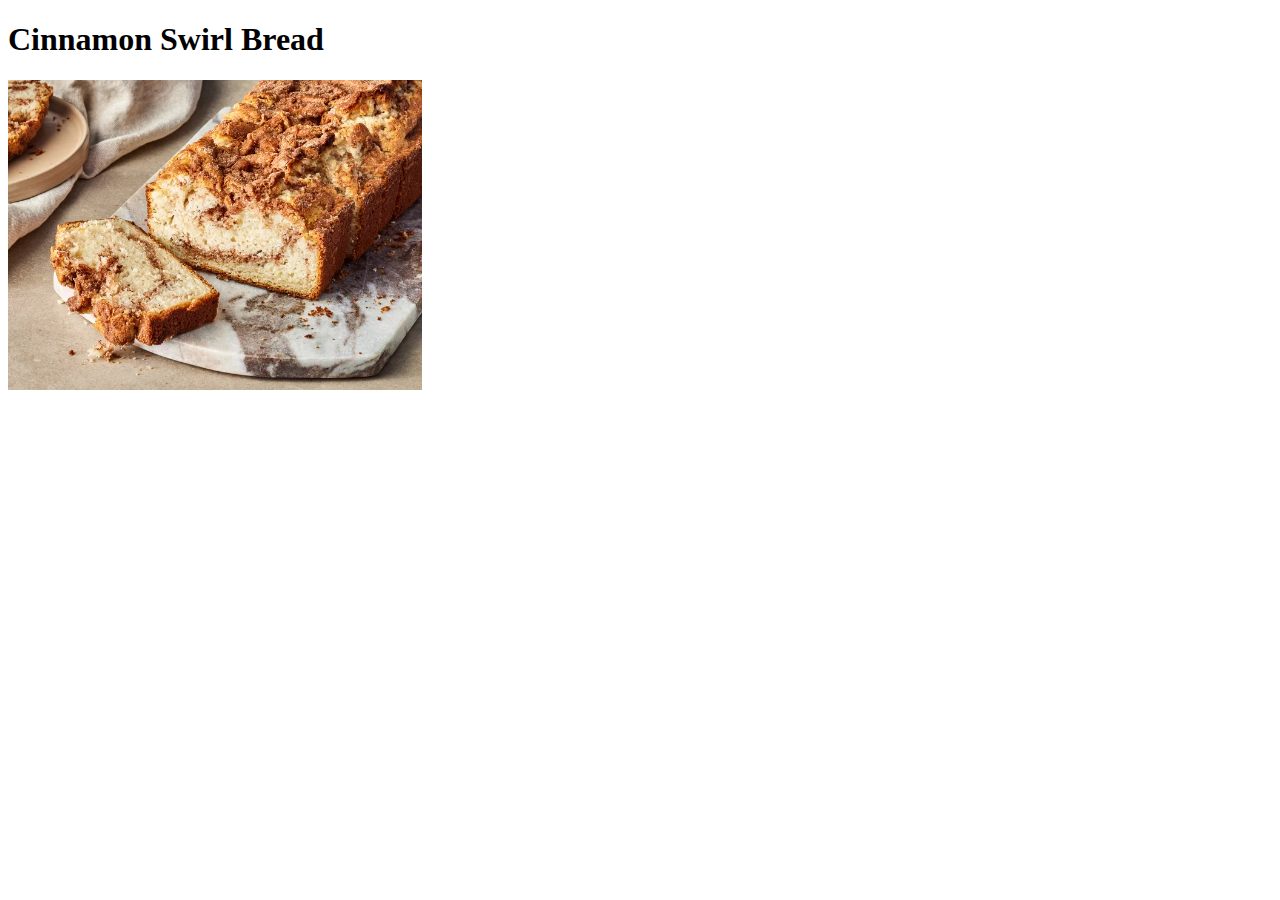
==== recipes/cinnamonbread.html @ e79ed0d9 "Added new recipe Cinnamon Swirl Bread." ====
<!DOCTYPE html>
<html lang="en">
<head>
    <meta charset="UTF-8">
    <meta name="viewport" content="width=device-width, initial-scale=1.0">
    <title>Cinnamon Swirl Bread</title>
</head>

<body>
    <h1>Cinnamon Swirl Bread</h1>
    <img src="../images/swirlbread.webp" alt="A photo of Cinnamon Swirl Bread" height="310">
</body>
</html>
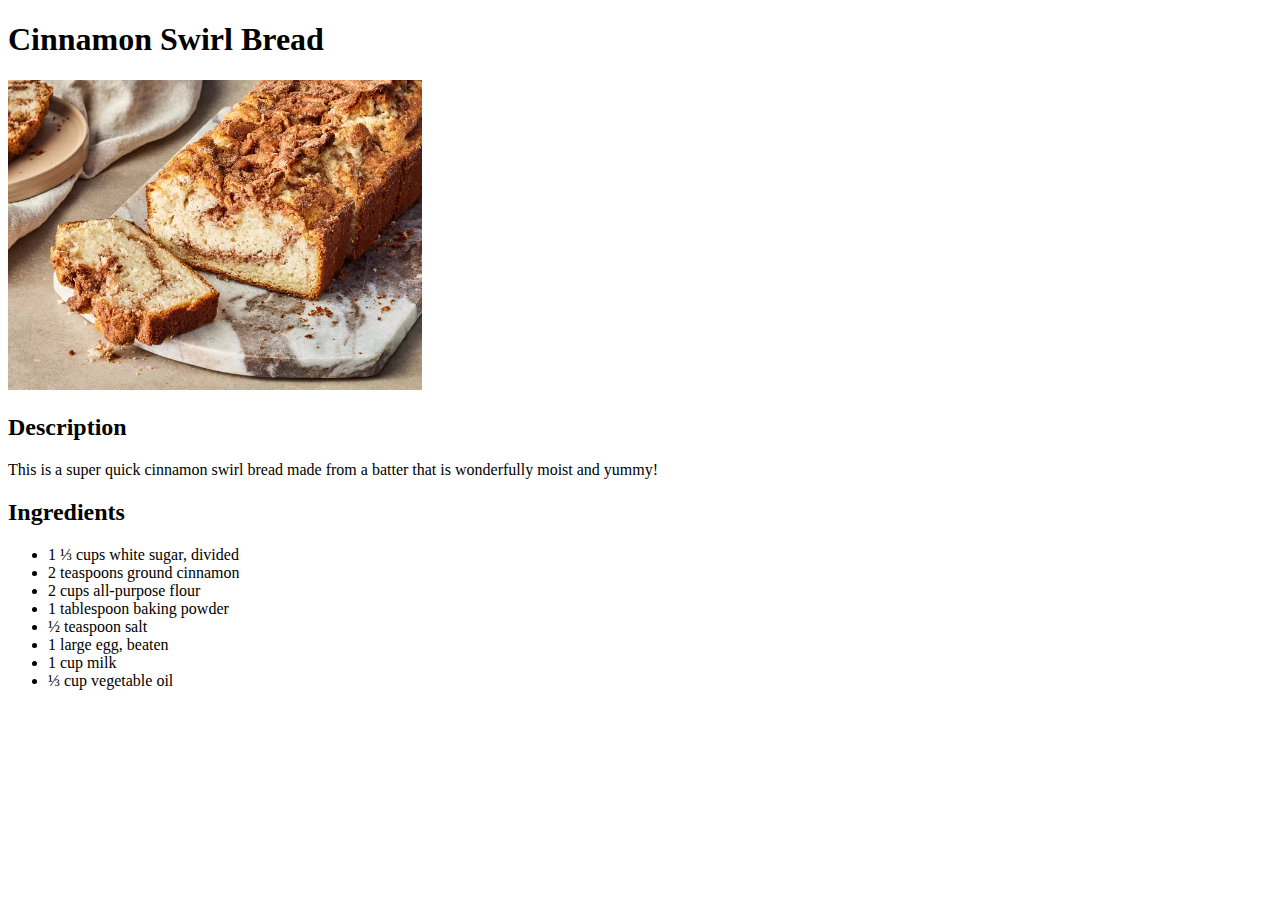
==== commit dafeef81: "Added ingredients for Cinnamon Swirl Bread." ====
--- a/recipes/cinnamonbread.html
+++ b/recipes/cinnamonbread.html
@@ -9,5 +9,18 @@
 <body>
     <h1>Cinnamon Swirl Bread</h1>
     <img src="../images/swirlbread.webp" alt="A photo of Cinnamon Swirl Bread" height="310">
+    <h2>Description</h2>
+    <p>This is a super quick cinnamon swirl bread made from a batter that is wonderfully moist and yummy!</p>
+    <h2>Ingredients</h2>
+    <ul>
+        <li>1 ⅓ cups white sugar, divided</li>
+        <li>2 teaspoons ground cinnamon</li>
+        <li>2 cups all-purpose flour</li>
+        <li>1 tablespoon baking powder</li>
+        <li>½ teaspoon salt</li>
+        <li>1 large egg, beaten</li>
+        <li>1 cup milk</li>
+        <li>⅓ cup vegetable oil</li>
+    </ul>
 </body>
 </html>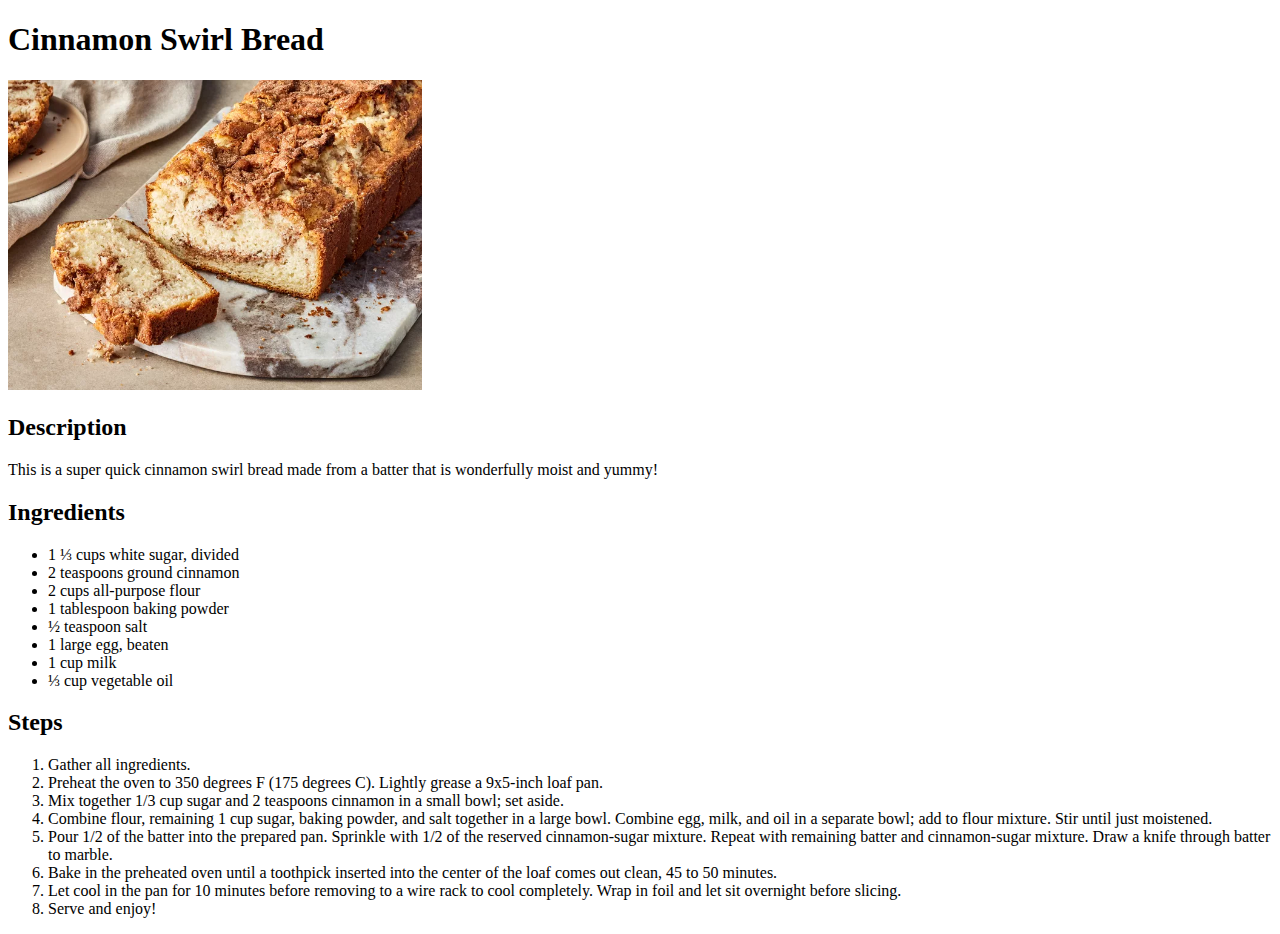
==== commit d5920ac2: "Added steps for Cinnamon Swirl Bread." ====
--- a/recipes/cinnamonbread.html
+++ b/recipes/cinnamonbread.html
@@ -22,5 +22,16 @@
         <li>1 cup milk</li>
         <li>⅓ cup vegetable oil</li>
     </ul>
+    <h2>Steps</h2>
+    <ol>
+        <li>Gather all ingredients.</li>
+        <li>Preheat the oven to 350 degrees F (175 degrees C). Lightly grease a 9x5-inch loaf pan.</li>
+        <li>Mix together 1/3 cup sugar and 2 teaspoons cinnamon in a small bowl; set aside.</li>
+        <li>Combine flour, remaining 1 cup sugar, baking powder, and salt together in a large bowl. Combine egg, milk, and oil in a separate bowl; add to flour mixture. Stir until just moistened.</li>
+        <li>Pour 1/2 of the batter into the prepared pan. Sprinkle with 1/2 of the reserved cinnamon-sugar mixture. Repeat with remaining batter and cinnamon-sugar mixture. Draw a knife through batter to marble.</li>
+        <li>Bake in the preheated oven until a toothpick inserted into the center of the loaf comes out clean, 45 to 50 minutes.</li>
+        <li>Let cool in the pan for 10 minutes before removing to a wire rack to cool completely. Wrap in foil and let sit overnight before slicing.</li>
+        <li>Serve and enjoy!</li>
+    </ol>
 </body>
 </html>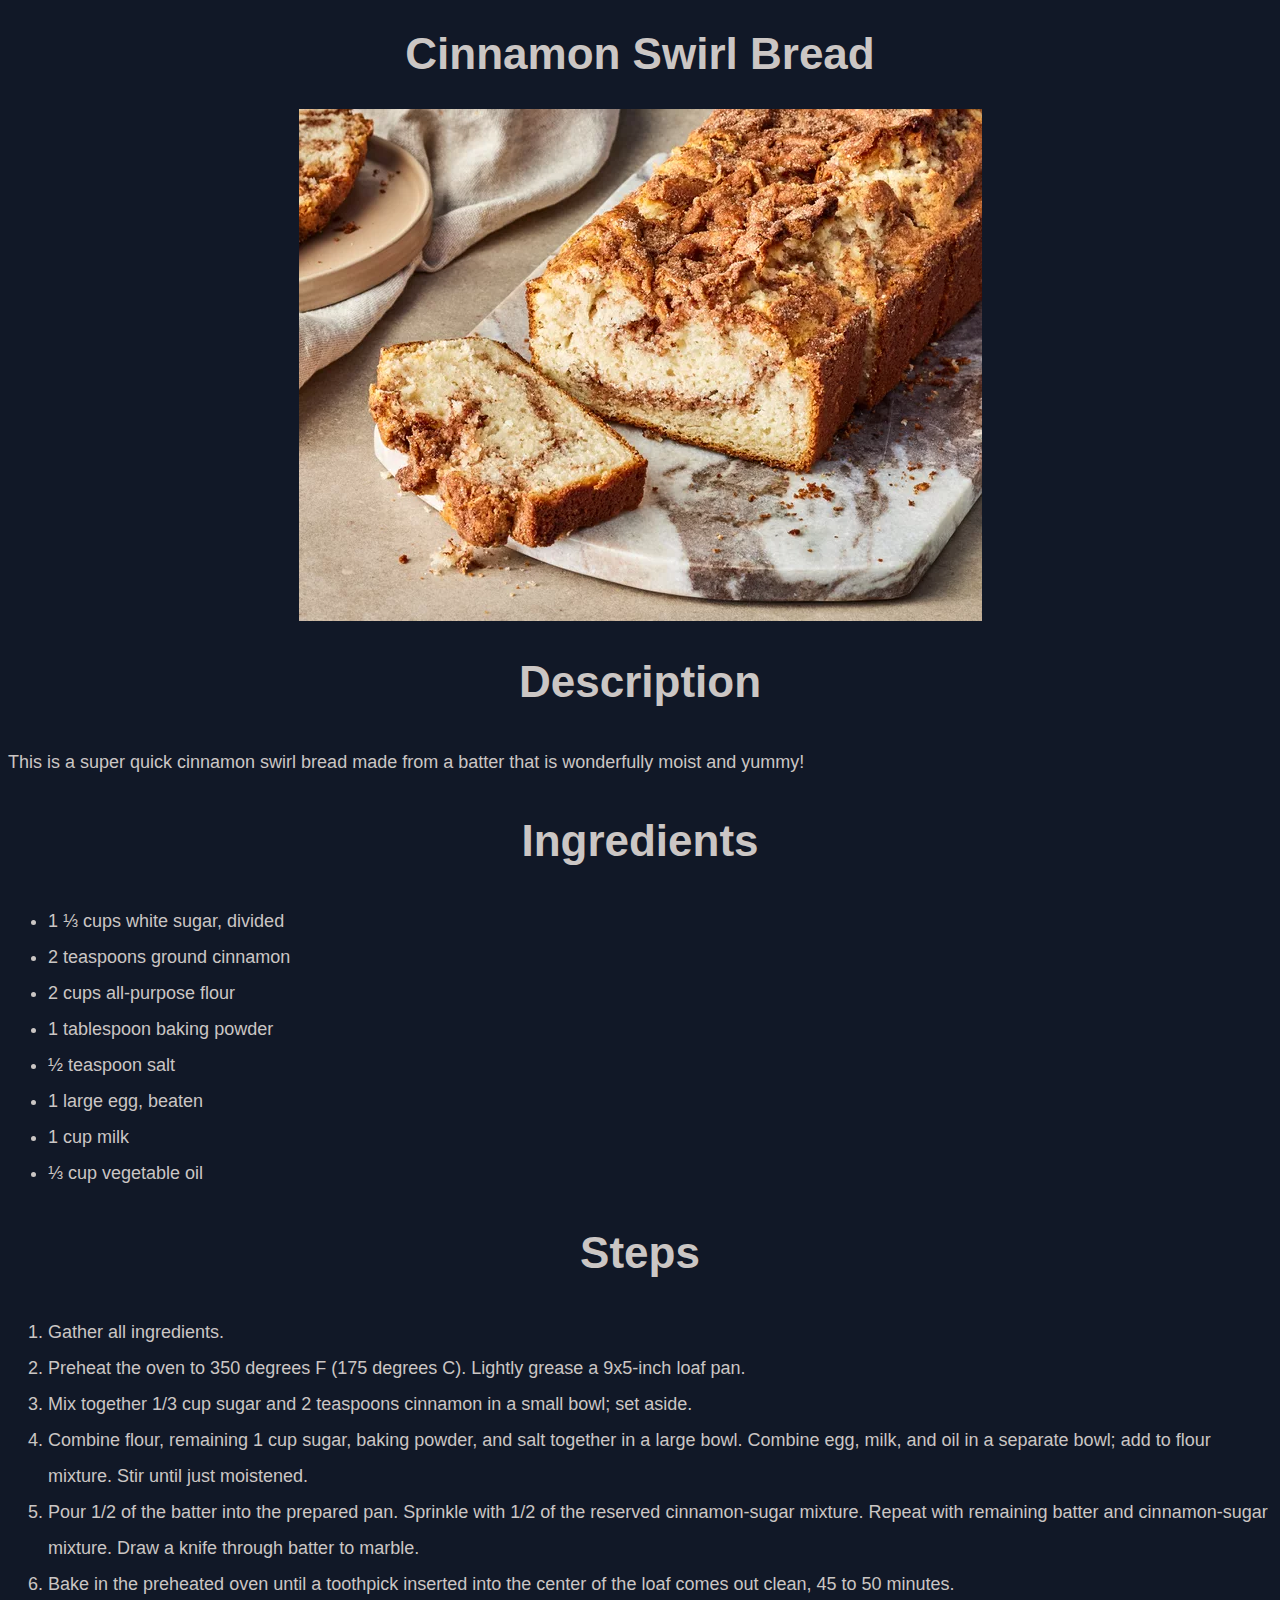
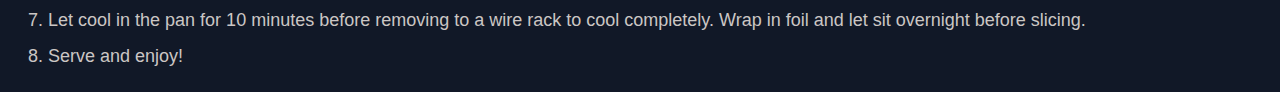
==== commit e092507a: "Added CSS elements to cinnamon bread." ====
--- a/recipes/cinnamonbread.html
+++ b/recipes/cinnamonbread.html
@@ -4,15 +4,16 @@
     <meta charset="UTF-8">
     <meta name="viewport" content="width=device-width, initial-scale=1.0">
     <title>Cinnamon Swirl Bread</title>
+    <link rel="stylesheet" href="../styles.css">
 </head>
 
 <body>
-    <h1>Cinnamon Swirl Bread</h1>
-    <img src="../images/swirlbread.webp" alt="A photo of Cinnamon Swirl Bread" height="310">
-    <h2>Description</h2>
-    <p>This is a super quick cinnamon swirl bread made from a batter that is wonderfully moist and yummy!</p>
-    <h2>Ingredients</h2>
-    <ul>
+    <h1 class="head">Cinnamon Swirl Bread</h1>
+    <img src="../images/swirlbread.webp" alt="A photo of Cinnamon Swirl Bread" id="bread">
+    <h2 class="head">Description</h2>
+    <div class="text"><p>This is a super quick cinnamon swirl bread made from a batter that is wonderfully moist and yummy!</p></div>
+    <h2 class="head">Ingredients</h2>
+    <div class="text"><ul>
         <li>1 ⅓ cups white sugar, divided</li>
         <li>2 teaspoons ground cinnamon</li>
         <li>2 cups all-purpose flour</li>
@@ -21,9 +22,9 @@
         <li>1 large egg, beaten</li>
         <li>1 cup milk</li>
         <li>⅓ cup vegetable oil</li>
-    </ul>
-    <h2>Steps</h2>
-    <ol>
+    </ul></div>
+    <h2 class="head">Steps</h2>
+    <div class="text"><ol>
         <li>Gather all ingredients.</li>
         <li>Preheat the oven to 350 degrees F (175 degrees C). Lightly grease a 9x5-inch loaf pan.</li>
         <li>Mix together 1/3 cup sugar and 2 teaspoons cinnamon in a small bowl; set aside.</li>
@@ -32,6 +33,6 @@
         <li>Bake in the preheated oven until a toothpick inserted into the center of the loaf comes out clean, 45 to 50 minutes.</li>
         <li>Let cool in the pan for 10 minutes before removing to a wire rack to cool completely. Wrap in foil and let sit overnight before slicing.</li>
         <li>Serve and enjoy!</li>
-    </ol>
+    </ol></div>
 </body>
 </html>--- a/styles.css
+++ b/styles.css
@@ -0,0 +1,49 @@
+
+body {
+    background-color: rgb(17, 24, 39);
+    color: rgb(203, 198, 196);
+}
+
+.head {
+    font-family: "Roboto", sans-serif;
+    font-size: 44px;
+    font-weight: bolder;
+    text-align: center;
+}
+
+#recipe {
+    width: auto;
+    height: auto;
+    display: block;
+    margin-left: auto;
+    margin-right: auto;
+}
+
+#noodle {
+    width: auto;
+    height: auto;
+    display: block;
+    margin-left: auto;
+    margin-right: auto;
+}
+
+#bread {
+    width: auto;
+    height: auto;
+    display: block;
+    margin-left: auto;
+    margin-right: auto;
+}
+
+.text {
+    font-family: "Roboto", sans-serif;
+    font-size: 18px;
+    line-height: 2;
+}
+
+.text.front {
+    font-family: "Roboto", sans-serif;
+    font-size: 18px;
+    text-align: center;
+    list-style-position: inside;
+}
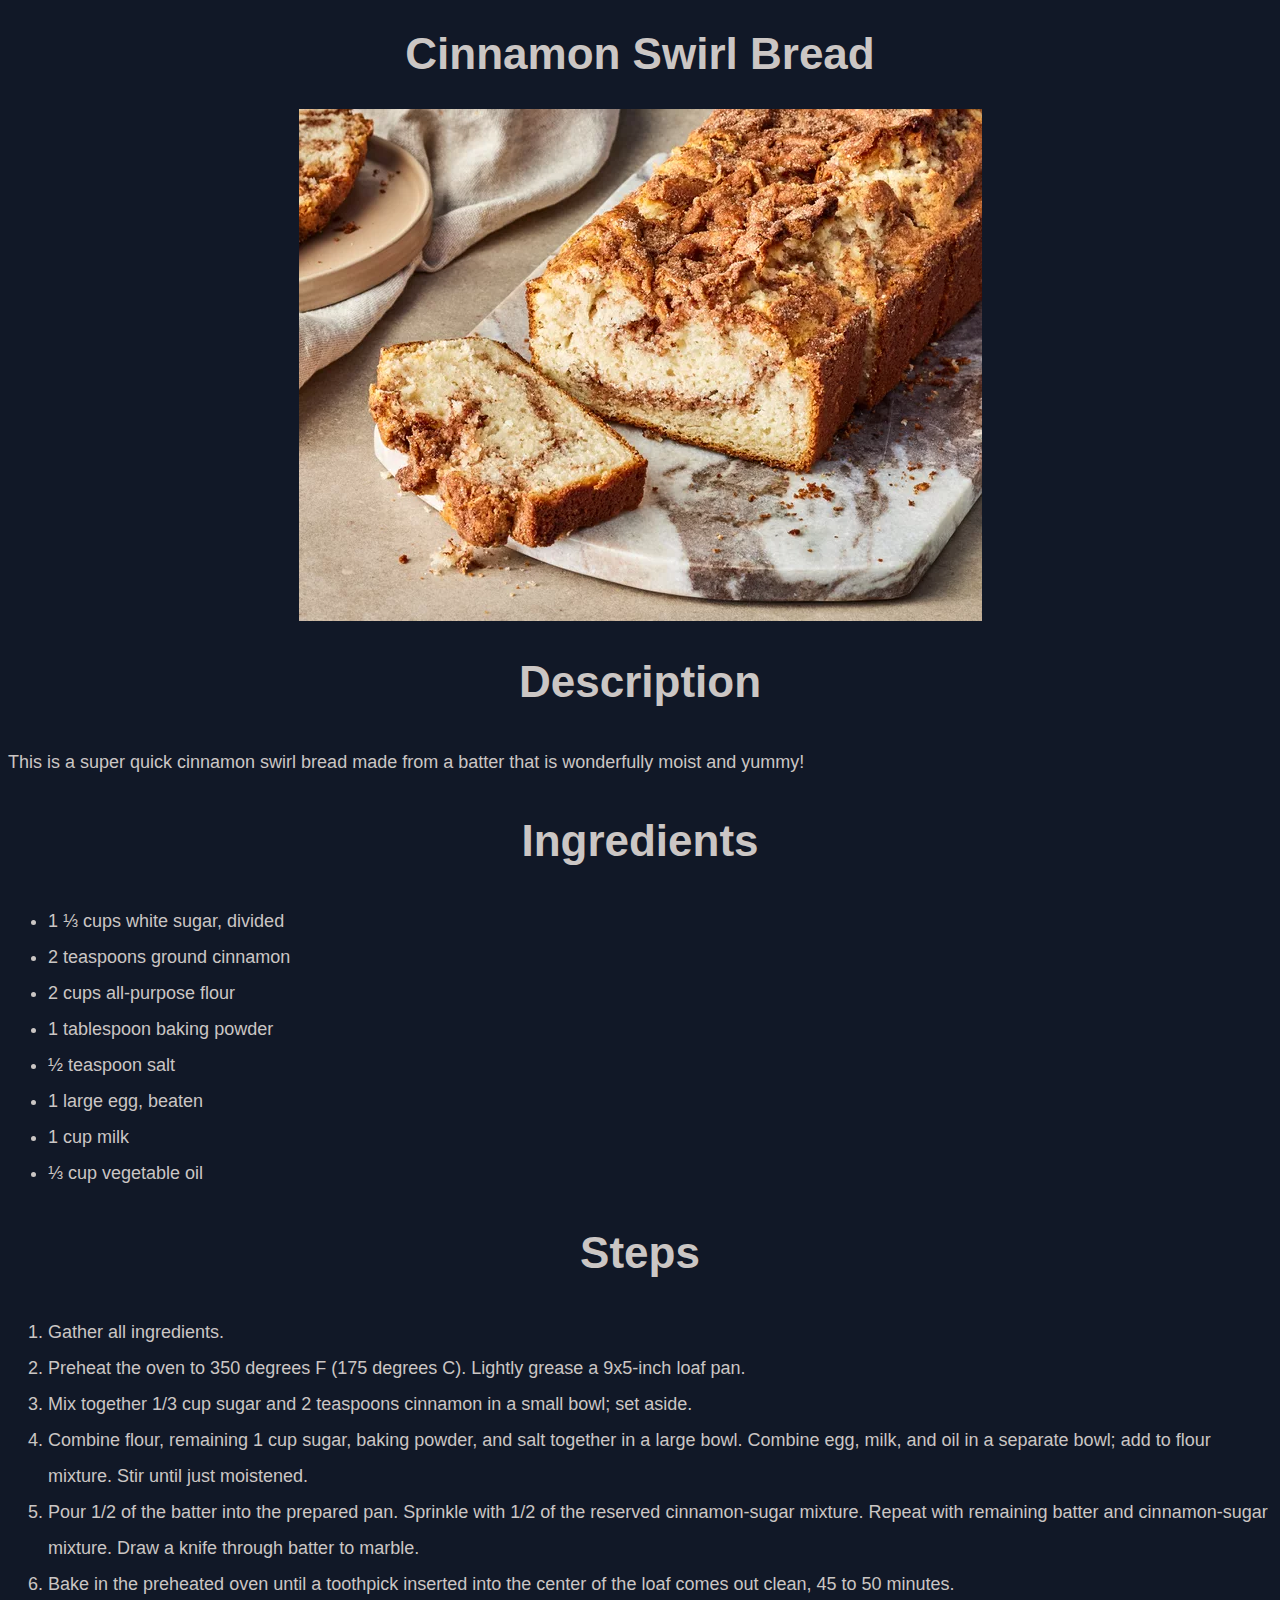
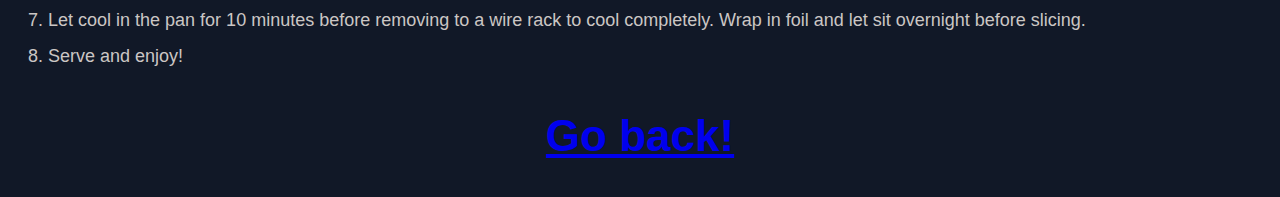
==== commit 1ddd5f92: "Added back button to all recipe pages." ====
--- a/recipes/cinnamonbread.html
+++ b/recipes/cinnamonbread.html
@@ -34,5 +34,6 @@
         <li>Let cool in the pan for 10 minutes before removing to a wire rack to cool completely. Wrap in foil and let sit overnight before slicing.</li>
         <li>Serve and enjoy!</li>
     </ol></div>
+    <h2 class="back"><a href="../index.html">Go back!</a></h2>
 </body>
 </html>--- a/styles.css
+++ b/styles.css
@@ -35,6 +35,14 @@
     margin-right: auto;
 }
 
+#pizza {
+    width: auto;
+    height: auto;
+    display: block;
+    margin-left: auto;
+    margin-right: auto;
+}
+
 .text {
     font-family: "Roboto", sans-serif;
     font-size: 18px;
@@ -47,3 +55,11 @@
     text-align: center;
     list-style-position: inside;
 }
+
+.back {
+    font-family: "Roboto", sans-serif;
+    font-size: 44px;
+    font-weight: bolder;
+    text-align: center;
+    color: red;
+}
